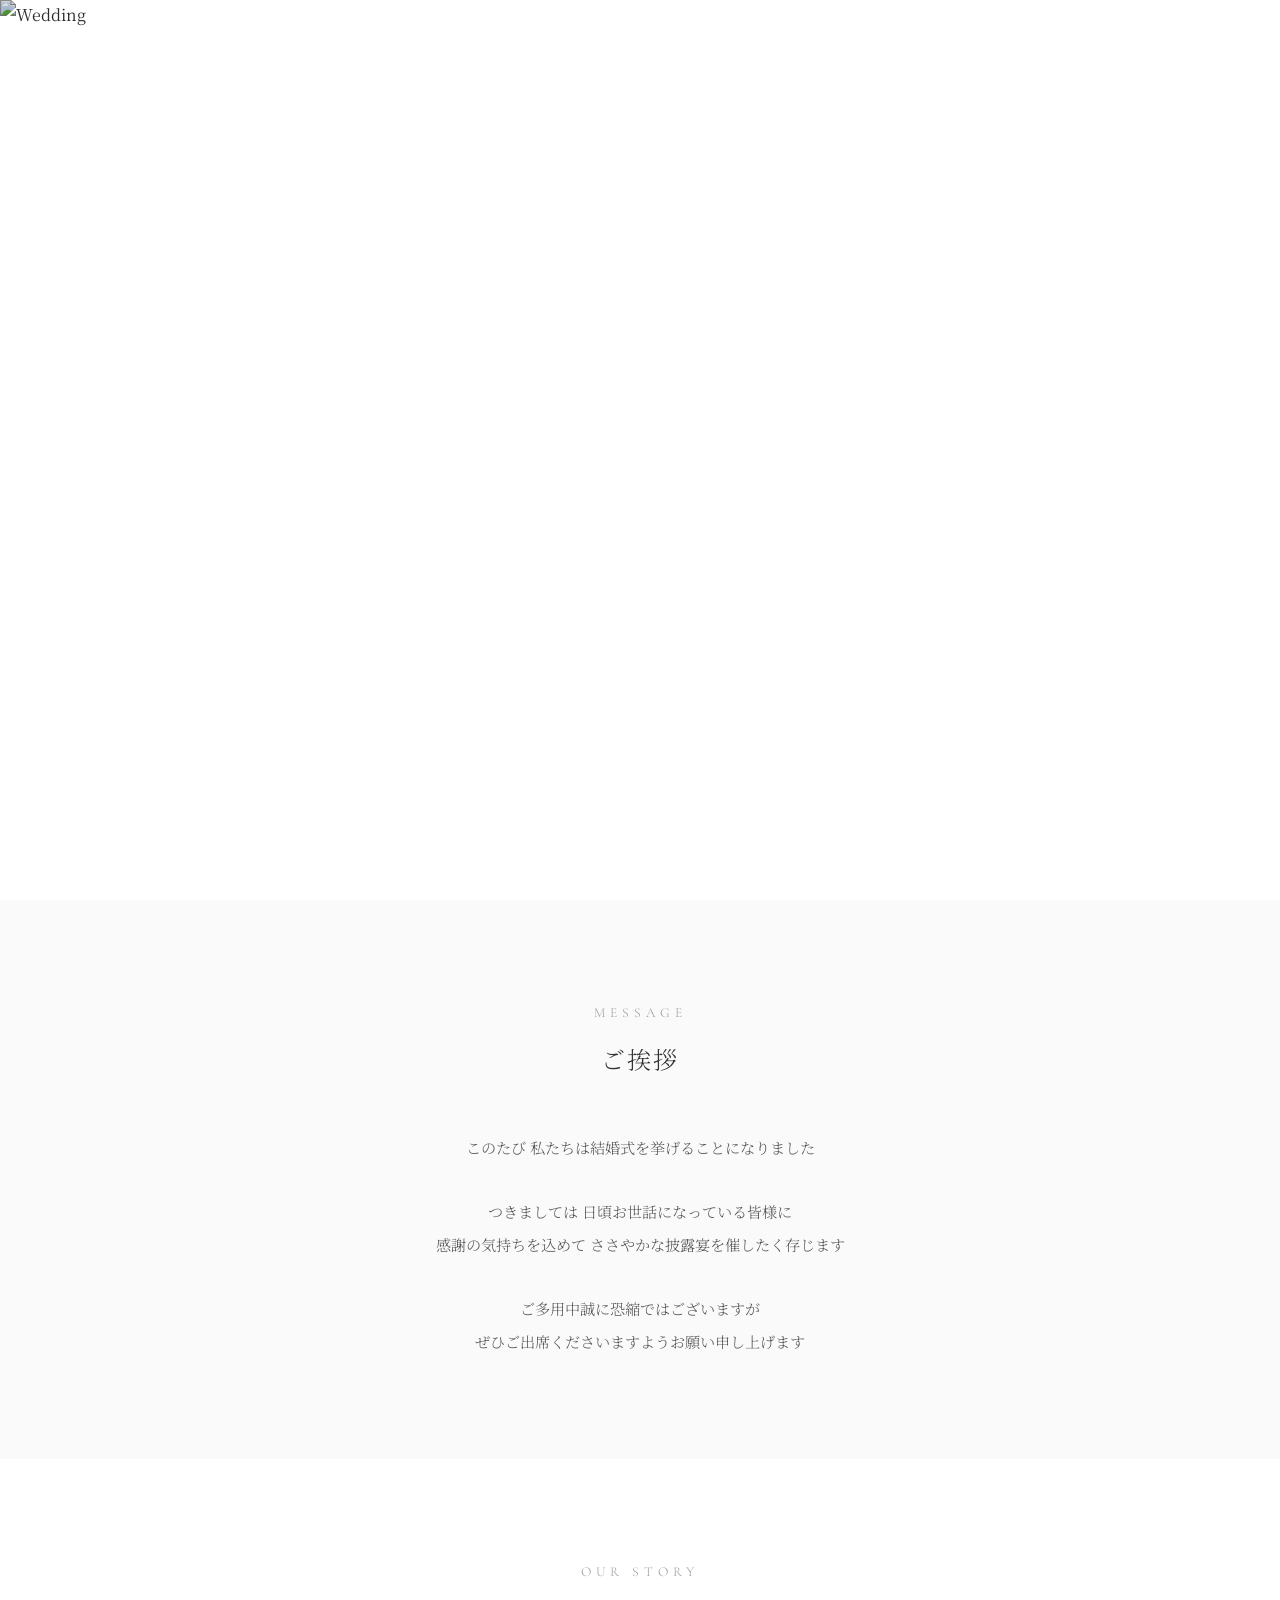
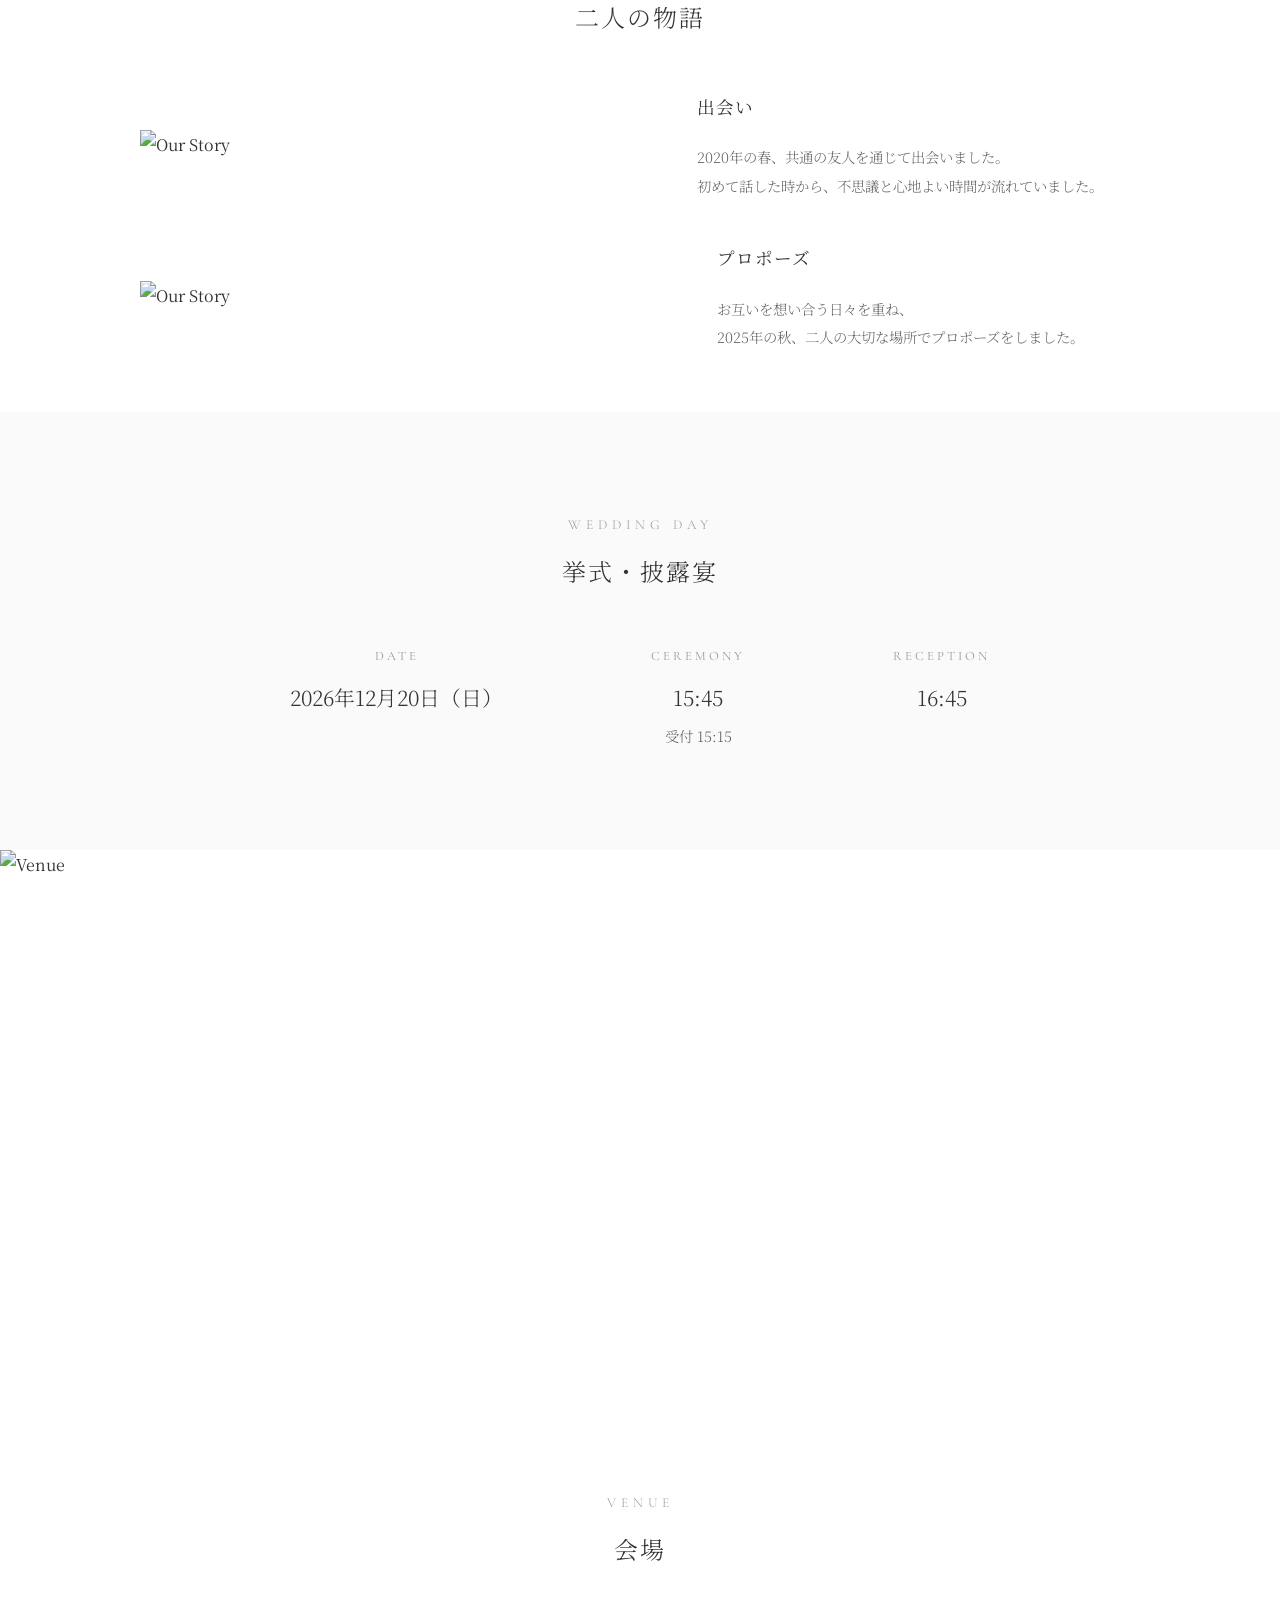
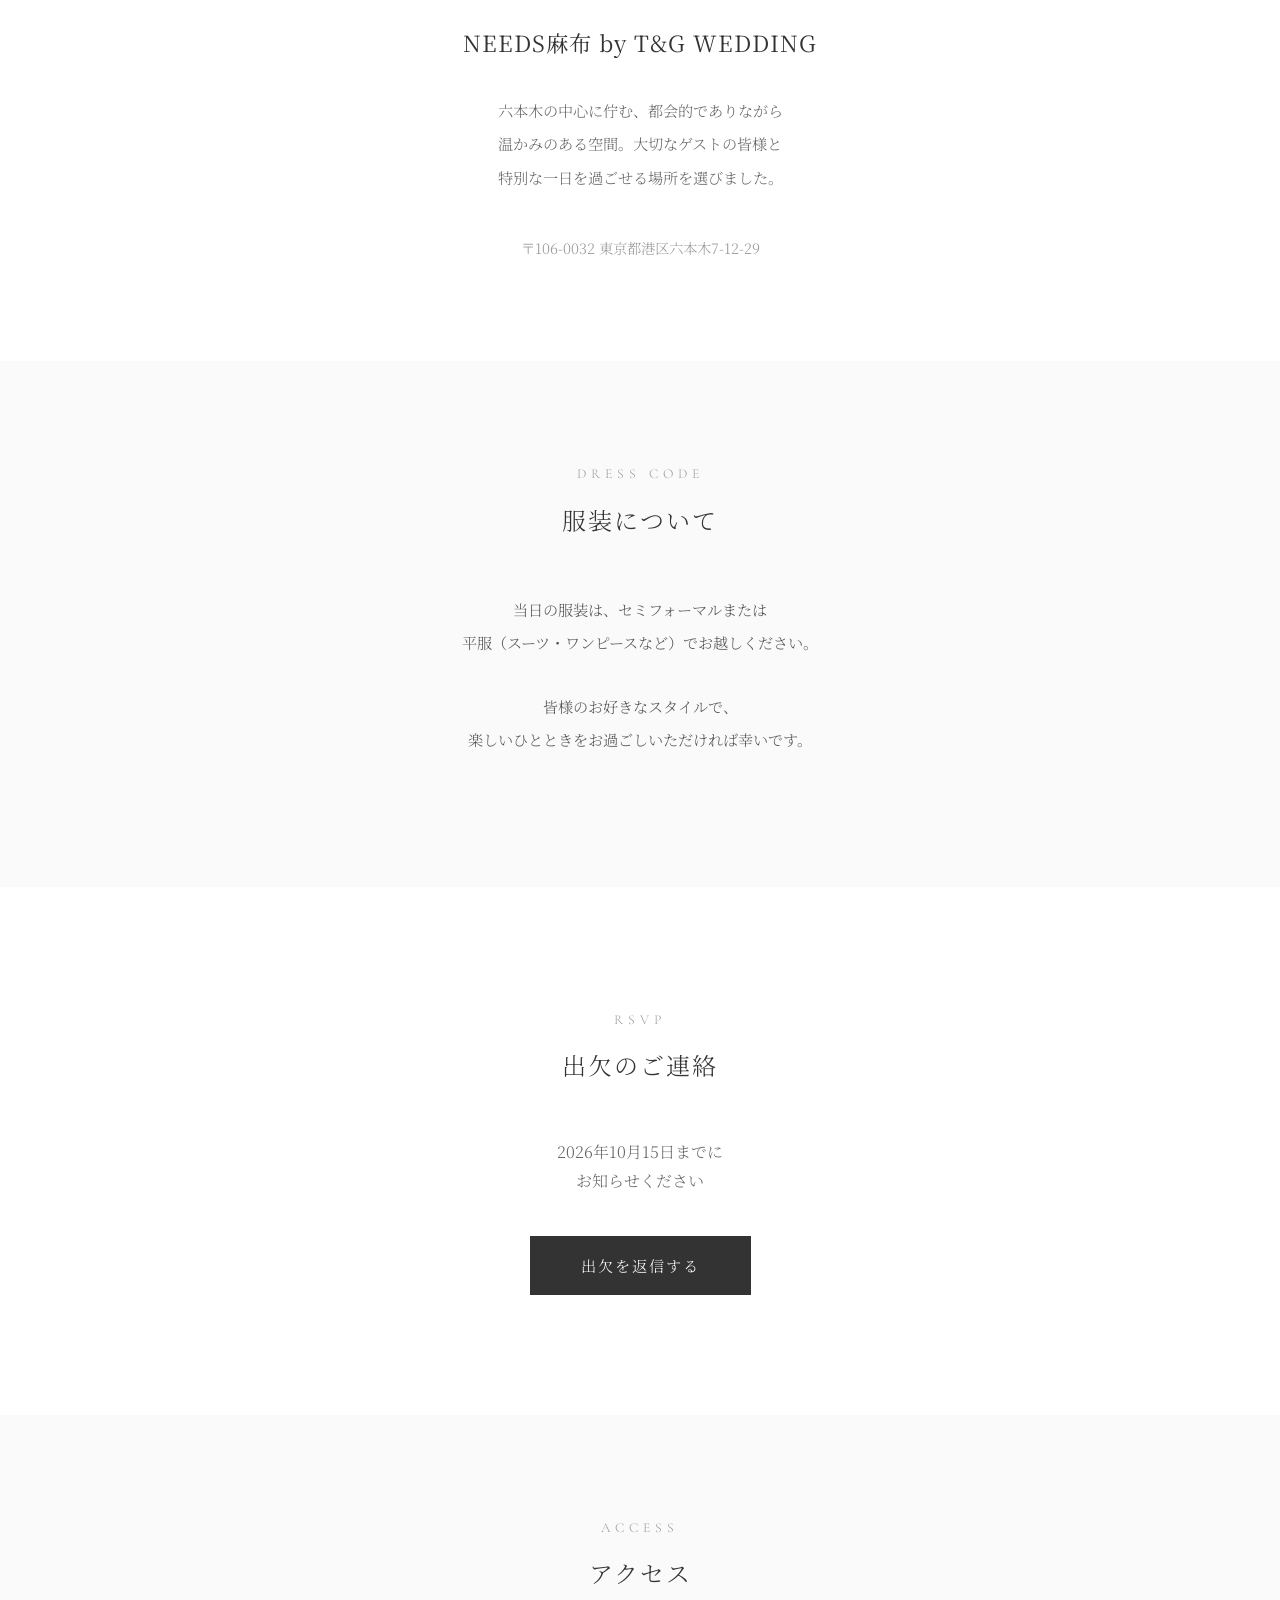
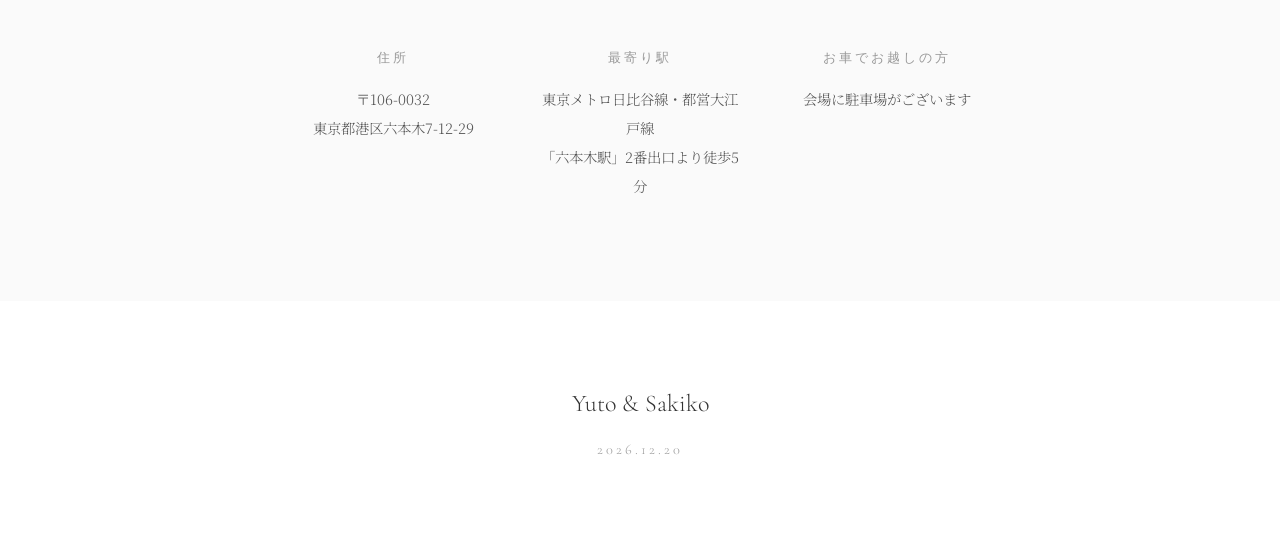
==== wedding-invitation/index.html @ 3dd4b6e4 "デザイン修正" ====
<!DOCTYPE html>
<html lang="ja">
<head>
    <meta charset="UTF-8">
    <meta name="viewport" content="width=device-width, initial-scale=1.0">
    <title>Wedding Invitation - Yuto & Sakiko</title>
    <link rel="preconnect" href="https://fonts.googleapis.com">
    <link rel="preconnect" href="https://fonts.gstatic.com" crossorigin>
    <link href="https://fonts.googleapis.com/css2?family=Cormorant+Garamond:wght@300;400;500&family=Noto+Serif+JP:wght@300;400;500&display=swap" rel="stylesheet">
    <link rel="stylesheet" href="style.css">
</head>
<body>
    <!-- Hero Section -->
    <section class="hero">
        <div class="hero-image">
            <img src="https://images.unsplash.com/photo-1519741497674-611481863552?w=1600&q=80" alt="Wedding">
        </div>
        <div class="hero-content">
            <p class="hero-subtitle">WEDDING INVITATION</p>
            <h1 class="hero-names">
                <span class="name">Yuto</span>
                <span class="separator">&</span>
                <span class="name">Sakiko</span>
            </h1>
            <p class="hero-date">2026.12.20</p>
        </div>
    </section>

    <!-- Message Section -->
    <section class="section message-section">
        <div class="section-content">
            <h2 class="section-title-en">MESSAGE</h2>
            <p class="section-title-jp">ご挨拶</p>
            <div class="message-text">
                <p>
                    このたび 私たちは結婚式を挙げることになりました
                </p>
                <p>
                    つきましては 日頃お世話になっている皆様に<br>
                    感謝の気持ちを込めて ささやかな披露宴を催したく存じます
                </p>
                <p>
                    ご多用中誠に恐縮ではございますが<br>
                    ぜひご出席くださいますようお願い申し上げます
                </p>
            </div>
        </div>
    </section>

    <!-- Our Story Section -->
    <section class="section our-story-section">
        <div class="section-content">
            <h2 class="section-title-en">OUR STORY</h2>
            <p class="section-title-jp">二人の物語</p>
        </div>
        <div class="story-images">
            <div class="story-image">
                <img src="https://images.unsplash.com/photo-1606800052052-a08af7148866?w=800&q=80" alt="Our Story">
            </div>
            <div class="story-text-block">
                <h3 class="story-subtitle">出会い</h3>
                <p class="story-text">
                    2020年の春、共通の友人を通じて出会いました。<br>
                    初めて話した時から、不思議と心地よい時間が流れていました。
                </p>
            </div>
            <div class="story-image">
                <img src="https://images.unsplash.com/photo-1583939003579-730e3918a45a?w=800&q=80" alt="Our Story">
            </div>
            <div class="story-text-block">
                <h3 class="story-subtitle">プロポーズ</h3>
                <p class="story-text">
                    お互いを想い合う日々を重ね、<br>
                    2025年の秋、二人の大切な場所でプロポーズをしました。
                </p>
            </div>
        </div>
    </section>

    <!-- Wedding Day Section -->
    <section class="section wedding-day-section">
        <div class="section-content">
            <h2 class="section-title-en">WEDDING DAY</h2>
            <p class="section-title-jp">挙式・披露宴</p>
            <div class="wedding-info">
                <div class="info-block">
                    <p class="info-label">DATE</p>
                    <p class="info-value">2026年12月20日（日）</p>
                </div>
                <div class="info-block">
                    <p class="info-label">CEREMONY</p>
                    <p class="info-value">15:45</p>
                    <p class="info-sub">受付 15:15</p>
                </div>
                <div class="info-block">
                    <p class="info-label">RECEPTION</p>
                    <p class="info-value">16:45</p>
                </div>
            </div>
        </div>
    </section>

    <!-- Venue Section -->
    <section class="section venue-section">
        <div class="venue-image">
            <img src="https://images.unsplash.com/photo-1464366400600-7168b8af9bc3?w=1600&q=80" alt="Venue">
        </div>
        <div class="section-content">
            <h2 class="section-title-en">VENUE</h2>
            <p class="section-title-jp">会場</p>
            <div class="venue-info">
                <h3 class="venue-name">NEEDS麻布 by T&G WEDDING</h3>
                <p class="venue-description">
                    六本木の中心に佇む、都会的でありながら<br>
                    温かみのある空間。大切なゲストの皆様と<br>
                    特別な一日を過ごせる場所を選びました。
                </p>
                <p class="venue-address">〒106-0032 東京都港区六本木7-12-29</p>
            </div>
        </div>
    </section>

    <!-- Dress Code Section -->
    <section class="section dress-code-section">
        <div class="section-content">
            <h2 class="section-title-en">DRESS CODE</h2>
            <p class="section-title-jp">服装について</p>
            <div class="dress-code-text">
                <p>
                    当日の服装は、セミフォーマルまたは<br>
                    平服（スーツ・ワンピースなど）でお越しください。
                </p>
                <p class="dress-note">
                    皆様のお好きなスタイルで、<br>
                    楽しいひとときをお過ごしいただければ幸いです。
                </p>
            </div>
        </div>
    </section>

    <!-- RSVP Section -->
    <section class="section rsvp-section">
        <div class="section-content">
            <h2 class="section-title-en">RSVP</h2>
            <p class="section-title-jp">出欠のご連絡</p>
            <div class="rsvp-content">
                <p class="rsvp-deadline">2026年10月15日までに<br>お知らせください</p>
                <button class="rsvp-button" id="rsvpButton">出欠を返信する</button>
            </div>
        </div>
    </section>

    <!-- Access Section -->
    <section class="section access-section">
        <div class="section-content">
            <h2 class="section-title-en">ACCESS</h2>
            <p class="section-title-jp">アクセス</p>
            <div class="access-info">
                <div class="access-block">
                    <p class="access-label">住所</p>
                    <p class="access-text">〒106-0032<br>東京都港区六本木7-12-29</p>
                </div>
                <div class="access-block">
                    <p class="access-label">最寄り駅</p>
                    <p class="access-text">
                        東京メトロ日比谷線・都営大江戸線<br>
                        「六本木駅」2番出口より徒歩5分
                    </p>
                </div>
                <div class="access-block">
                    <p class="access-label">お車でお越しの方</p>
                    <p class="access-text">会場に駐車場がございます</p>
                </div>
            </div>
        </div>
    </section>

    <!-- Footer -->
    <footer class="footer">
        <p class="footer-text">Yuto & Sakiko</p>
        <p class="footer-date">2026.12.20</p>
    </footer>

    <script src="script.js"></script>
</body>
</html>
---- wedding-invitation/style.css ----
/* ===== リセット & 基本設定 ===== */
* {
    margin: 0;
    padding: 0;
    box-sizing: border-box;
}

body {
    font-family: 'Noto Serif JP', serif;
    background: #ffffff;
    color: #333;
    line-height: 1.9;
    overflow-x: hidden;
}

img {
    max-width: 100%;
    height: auto;
    display: block;
}

/* ===== ヒーローセクション ===== */
.hero {
    position: relative;
    width: 100%;
    min-height: 100vh;
    display: flex;
    align-items: center;
    justify-content: center;
}

.hero-image {
    position: absolute;
    top: 0;
    left: 0;
    width: 100%;
    height: 100%;
    overflow: hidden;
}

.hero-image img {
    width: 100%;
    height: 100%;
    object-fit: cover;
    filter: brightness(0.85);
}

.hero-content {
    position: relative;
    z-index: 2;
    text-align: center;
    color: #fff;
    padding: 40px 20px;
}

.hero-subtitle {
    font-family: 'Cormorant Garamond', serif;
    font-size: 0.9rem;
    letter-spacing: 4px;
    font-weight: 300;
    margin-bottom: 20px;
    opacity: 0.95;
}

.hero-names {
    font-family: 'Cormorant Garamond', serif;
    font-size: 4rem;
    font-weight: 300;
    margin-bottom: 20px;
    line-height: 1.2;
}

.hero-names .separator {
    font-size: 3rem;
    margin: 0 20px;
    opacity: 0.8;
}

.hero-date {
    font-family: 'Cormorant Garamond', serif;
    font-size: 1.1rem;
    letter-spacing: 3px;
    font-weight: 300;
    opacity: 0.9;
}

/* ===== セクション共通スタイル ===== */
.section {
    padding: 100px 20px;
    opacity: 0;
    transform: translateY(30px);
    transition: opacity 0.8s ease, transform 0.8s ease;
}

.section.visible {
    opacity: 1;
    transform: translateY(0);
}

.section-content {
    max-width: 800px;
    margin: 0 auto;
    text-align: center;
}

.section-title-en {
    font-family: 'Cormorant Garamond', serif;
    font-size: 0.85rem;
    letter-spacing: 5px;
    font-weight: 300;
    color: #999;
    margin-bottom: 10px;
}

.section-title-jp {
    font-size: 1.5rem;
    font-weight: 300;
    color: #333;
    margin-bottom: 50px;
    letter-spacing: 2px;
}

/* ===== メッセージセクション ===== */
.message-section {
    background: #fafafa;
}

.message-text {
    max-width: 600px;
    margin: 0 auto;
}

.message-text p {
    font-size: 0.95rem;
    line-height: 2.2;
    color: #555;
    margin-bottom: 30px;
    font-weight: 300;
}

.message-text p:last-child {
    margin-bottom: 0;
}

/* ===== Our Storyセクション ===== */
.our-story-section {
    padding-bottom: 60px;
}

.story-images {
    max-width: 1000px;
    margin: 0 auto;
}

.story-image {
    width: 100%;
    margin-bottom: 60px;
    overflow: hidden;
}

.story-image img {
    width: 100%;
    height: auto;
    transition: transform 0.6s ease;
}

.story-image:hover img {
    transform: scale(1.05);
}

.story-text-block {
    max-width: 600px;
    margin: 0 auto 80px;
    padding: 0 20px;
    text-align: center;
}

.story-subtitle {
    font-size: 1.1rem;
    font-weight: 400;
    color: #333;
    margin-bottom: 20px;
    letter-spacing: 1px;
}

.story-text {
    font-size: 0.9rem;
    line-height: 2;
    color: #666;
    font-weight: 300;
}

/* ===== Wedding Dayセクション ===== */
.wedding-day-section {
    background: #fafafa;
}

.wedding-info {
    display: flex;
    flex-direction: column;
    gap: 40px;
    max-width: 500px;
    margin: 0 auto;
}

.info-block {
    text-align: center;
}

.info-label {
    font-family: 'Cormorant Garamond', serif;
    font-size: 0.8rem;
    letter-spacing: 3px;
    color: #999;
    margin-bottom: 10px;
}

.info-value {
    font-size: 1.3rem;
    color: #333;
    font-weight: 300;
    margin-bottom: 5px;
}

.info-sub {
    font-size: 0.9rem;
    color: #666;
    font-weight: 300;
}

/* ===== Venueセクション ===== */
.venue-section {
    padding: 0;
}

.venue-image {
    width: 100%;
    height: 60vh;
    overflow: hidden;
}

.venue-image img {
    width: 100%;
    height: 100%;
    object-fit: cover;
}

.venue-section .section-content {
    padding: 100px 20px;
}

.venue-info {
    max-width: 600px;
    margin: 0 auto;
}

.venue-name {
    font-size: 1.4rem;
    font-weight: 400;
    color: #333;
    margin-bottom: 30px;
    letter-spacing: 1px;
}

.venue-description {
    font-size: 0.95rem;
    line-height: 2.2;
    color: #666;
    margin-bottom: 40px;
    font-weight: 300;
}

.venue-address {
    font-size: 0.9rem;
    color: #999;
    font-weight: 300;
}

/* ===== Dress Codeセクション ===== */
.dress-code-section {
    background: #fafafa;
}

.dress-code-text {
    max-width: 600px;
    margin: 0 auto;
}

.dress-code-text p {
    font-size: 0.95rem;
    line-height: 2.2;
    color: #555;
    margin-bottom: 30px;
    font-weight: 300;
}

.dress-note {
    font-size: 0.85rem;
    color: #999;
}

/* ===== RSVPセクション ===== */
.rsvp-section {
    padding: 120px 20px;
}

.rsvp-content {
    max-width: 500px;
    margin: 0 auto;
}

.rsvp-deadline {
    font-size: 1rem;
    color: #666;
    margin-bottom: 40px;
    font-weight: 300;
    line-height: 1.8;
}

.rsvp-button {
    font-family: 'Noto Serif JP', serif;
    background: #333;
    color: #fff;
    border: 1px solid #333;
    padding: 18px 50px;
    font-size: 0.95rem;
    letter-spacing: 2px;
    cursor: pointer;
    transition: all 0.3s ease;
    font-weight: 300;
}

.rsvp-button:hover {
    background: #fff;
    color: #333;
}

/* ===== Accessセクション ===== */
.access-section {
    background: #fafafa;
}

.access-info {
    max-width: 700px;
    margin: 0 auto;
    display: flex;
    flex-direction: column;
    gap: 40px;
}

.access-block {
    text-align: center;
}

.access-label {
    font-family: 'Cormorant Garamond', serif;
    font-size: 0.8rem;
    letter-spacing: 3px;
    color: #999;
    margin-bottom: 15px;
}

.access-text {
    font-size: 0.9rem;
    line-height: 2;
    color: #555;
    font-weight: 300;
}

/* ===== Footer ===== */
.footer {
    padding: 80px 20px;
    text-align: center;
    background: #fff;
}

.footer-text {
    font-family: 'Cormorant Garamond', serif;
    font-size: 1.5rem;
    color: #333;
    margin-bottom: 10px;
    font-weight: 300;
}

.footer-date {
    font-family: 'Cormorant Garamond', serif;
    font-size: 0.9rem;
    letter-spacing: 3px;
    color: #999;
    font-weight: 300;
}

/* ===== レスポンシブ ===== */
@media (max-width: 768px) {
    .hero-names {
        font-size: 2.5rem;
    }
    
    .hero-names .separator {
        font-size: 2rem;
        margin: 0 10px;
    }
    
    .section {
        padding: 80px 20px;
    }
    
    .section-title-jp {
        font-size: 1.3rem;
    }
    
    .venue-image {
        height: 50vh;
    }
    
    .rsvp-button {
        padding: 16px 40px;
        font-size: 0.9rem;
    }
}

@media (min-width: 769px) {
    .story-images {
        display: grid;
        grid-template-columns: 1fr 1fr;
        gap: 40px;
        align-items: center;
    }
    
    .story-image {
        margin-bottom: 0;
    }
    
    .story-text-block {
        margin-bottom: 0;
        text-align: left;
    }
    
    .wedding-info {
        flex-direction: row;
        justify-content: space-between;
        max-width: 700px;
    }
    
    .access-info {
        flex-direction: row;
        justify-content: space-between;
    }
    
    .access-block {
        flex: 1;
    }
}
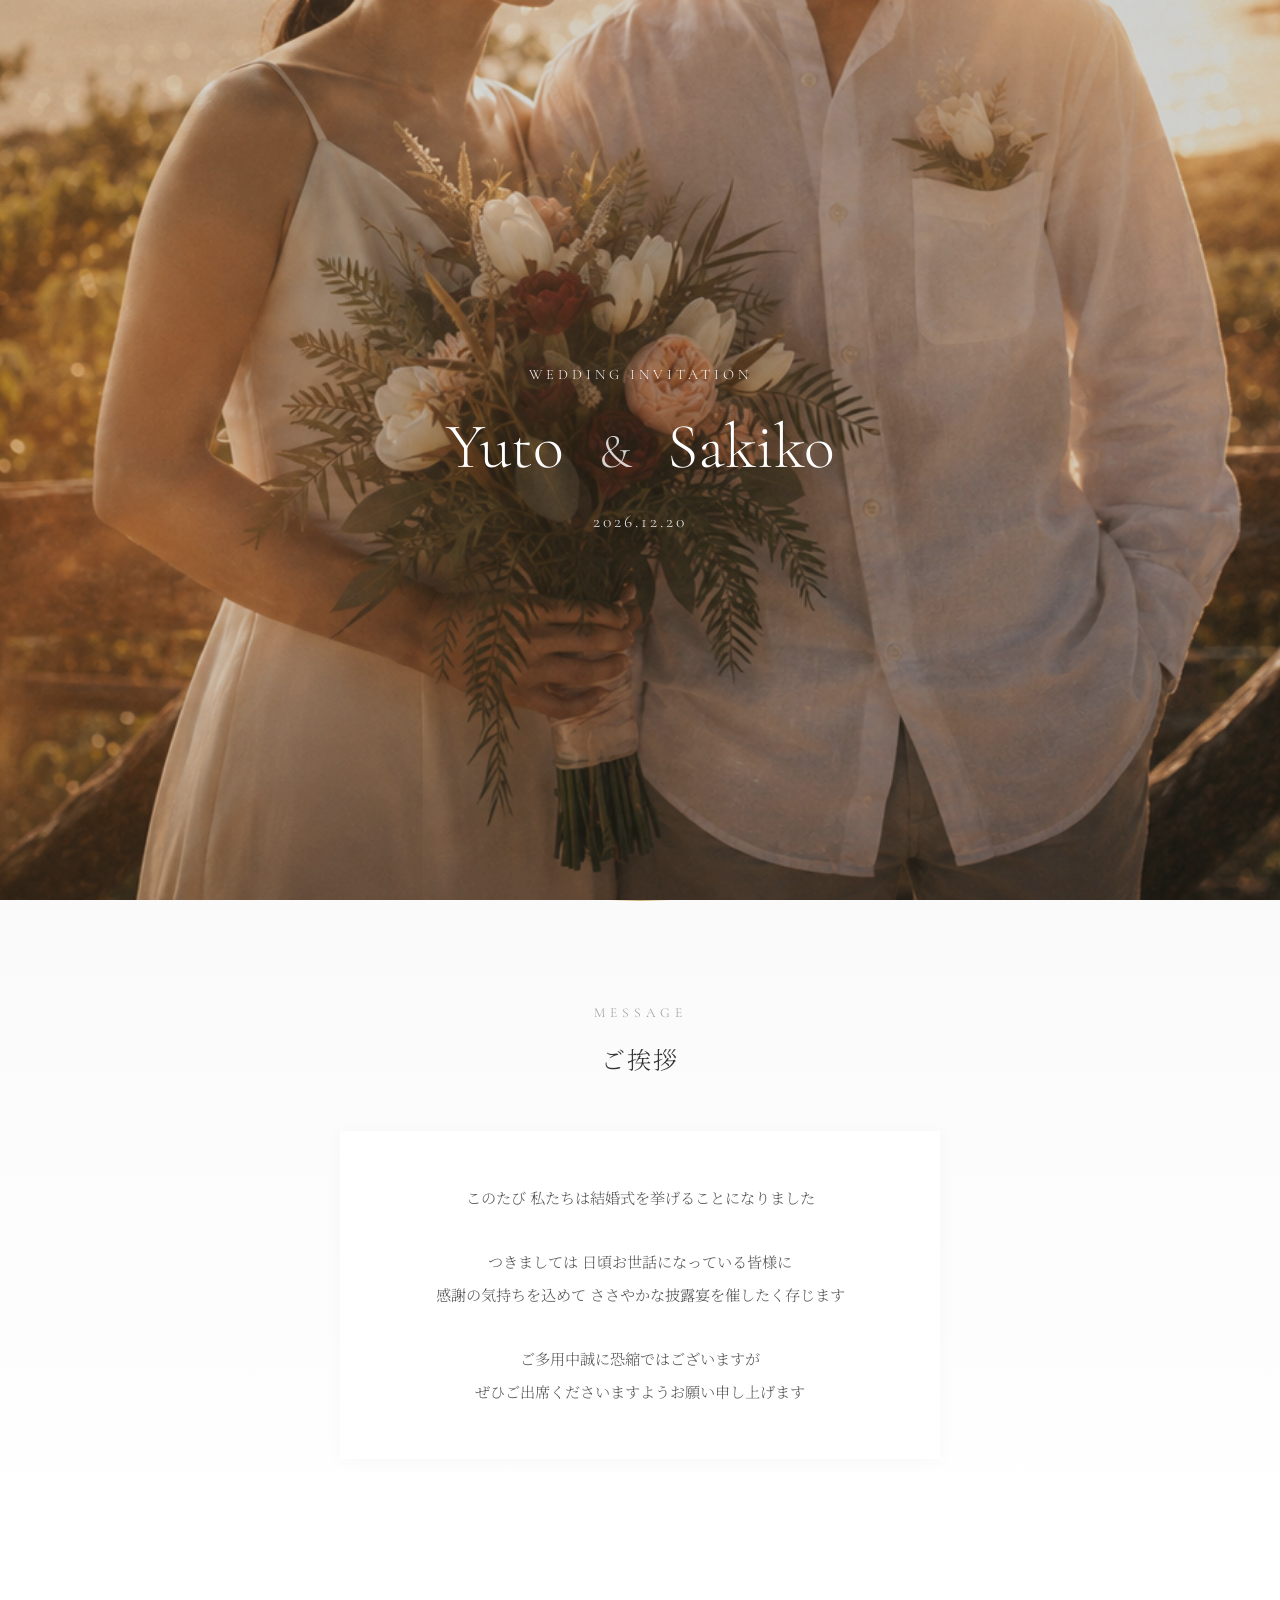
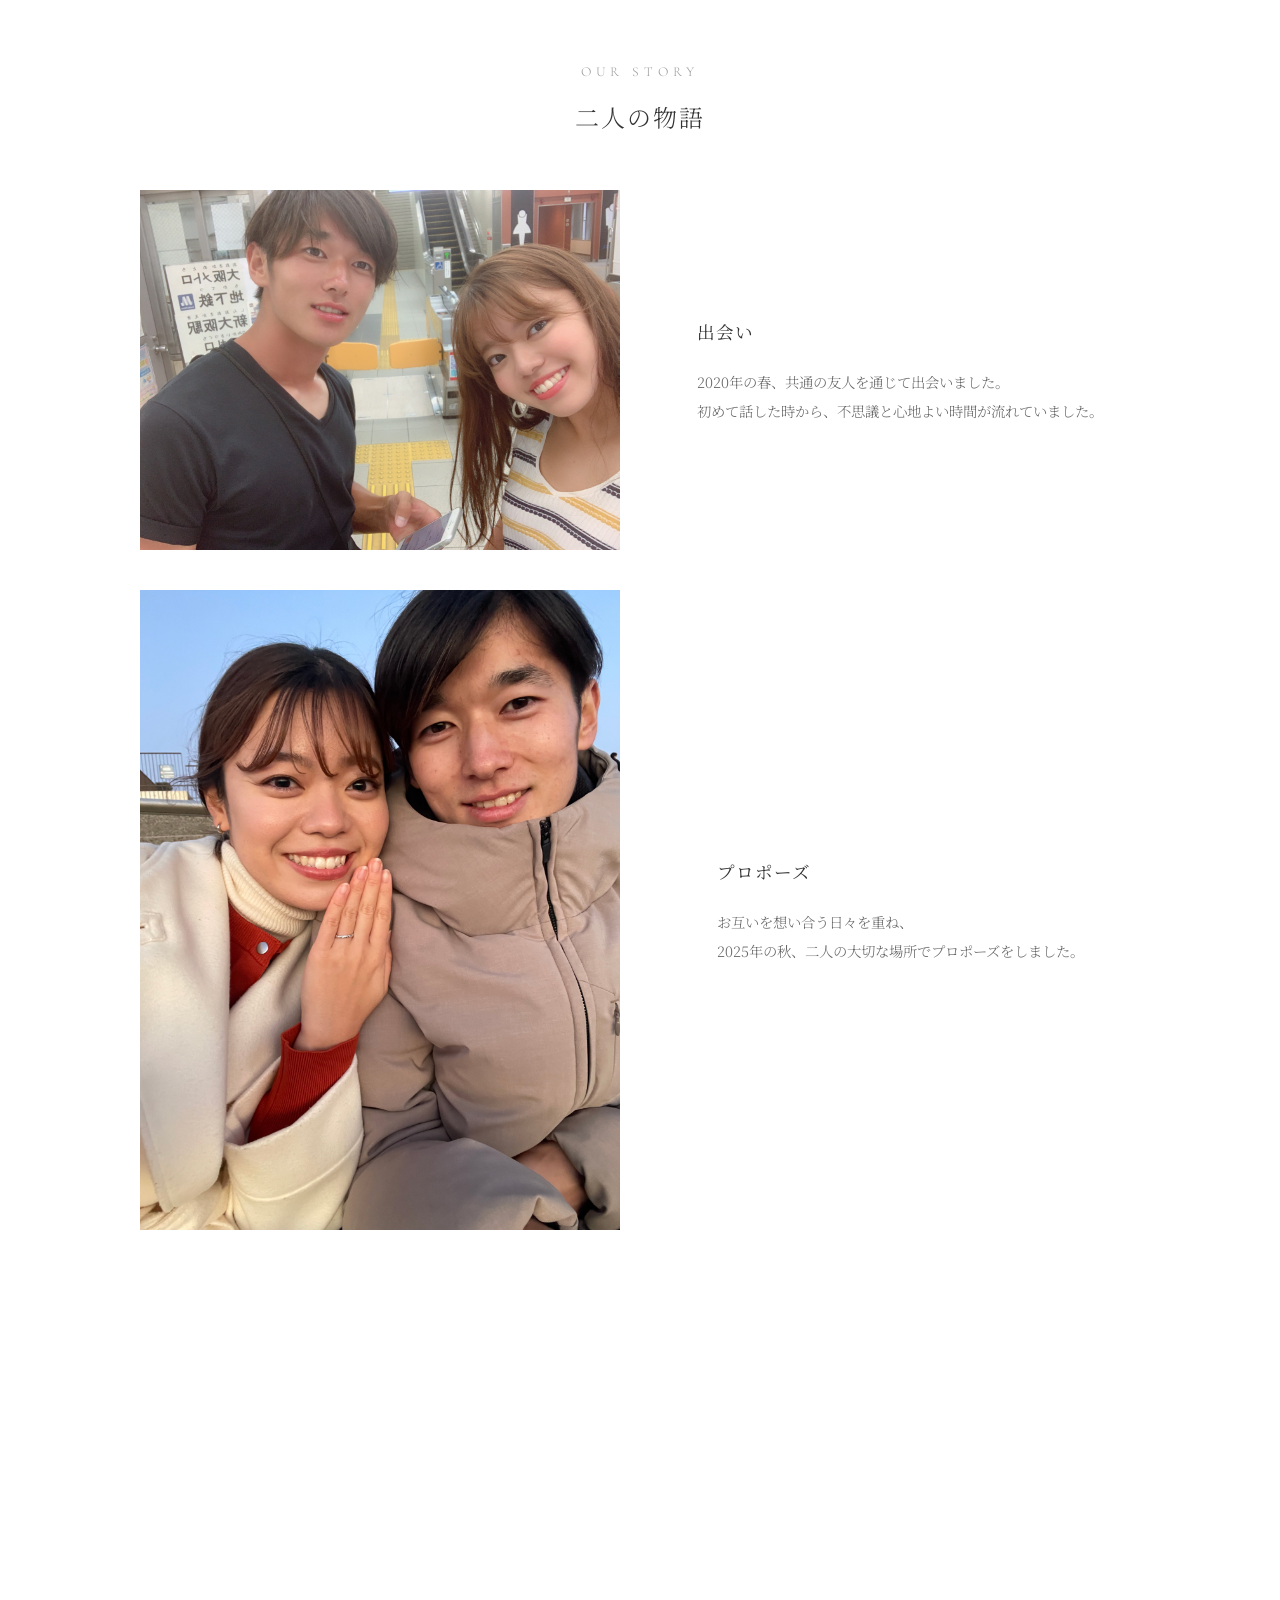
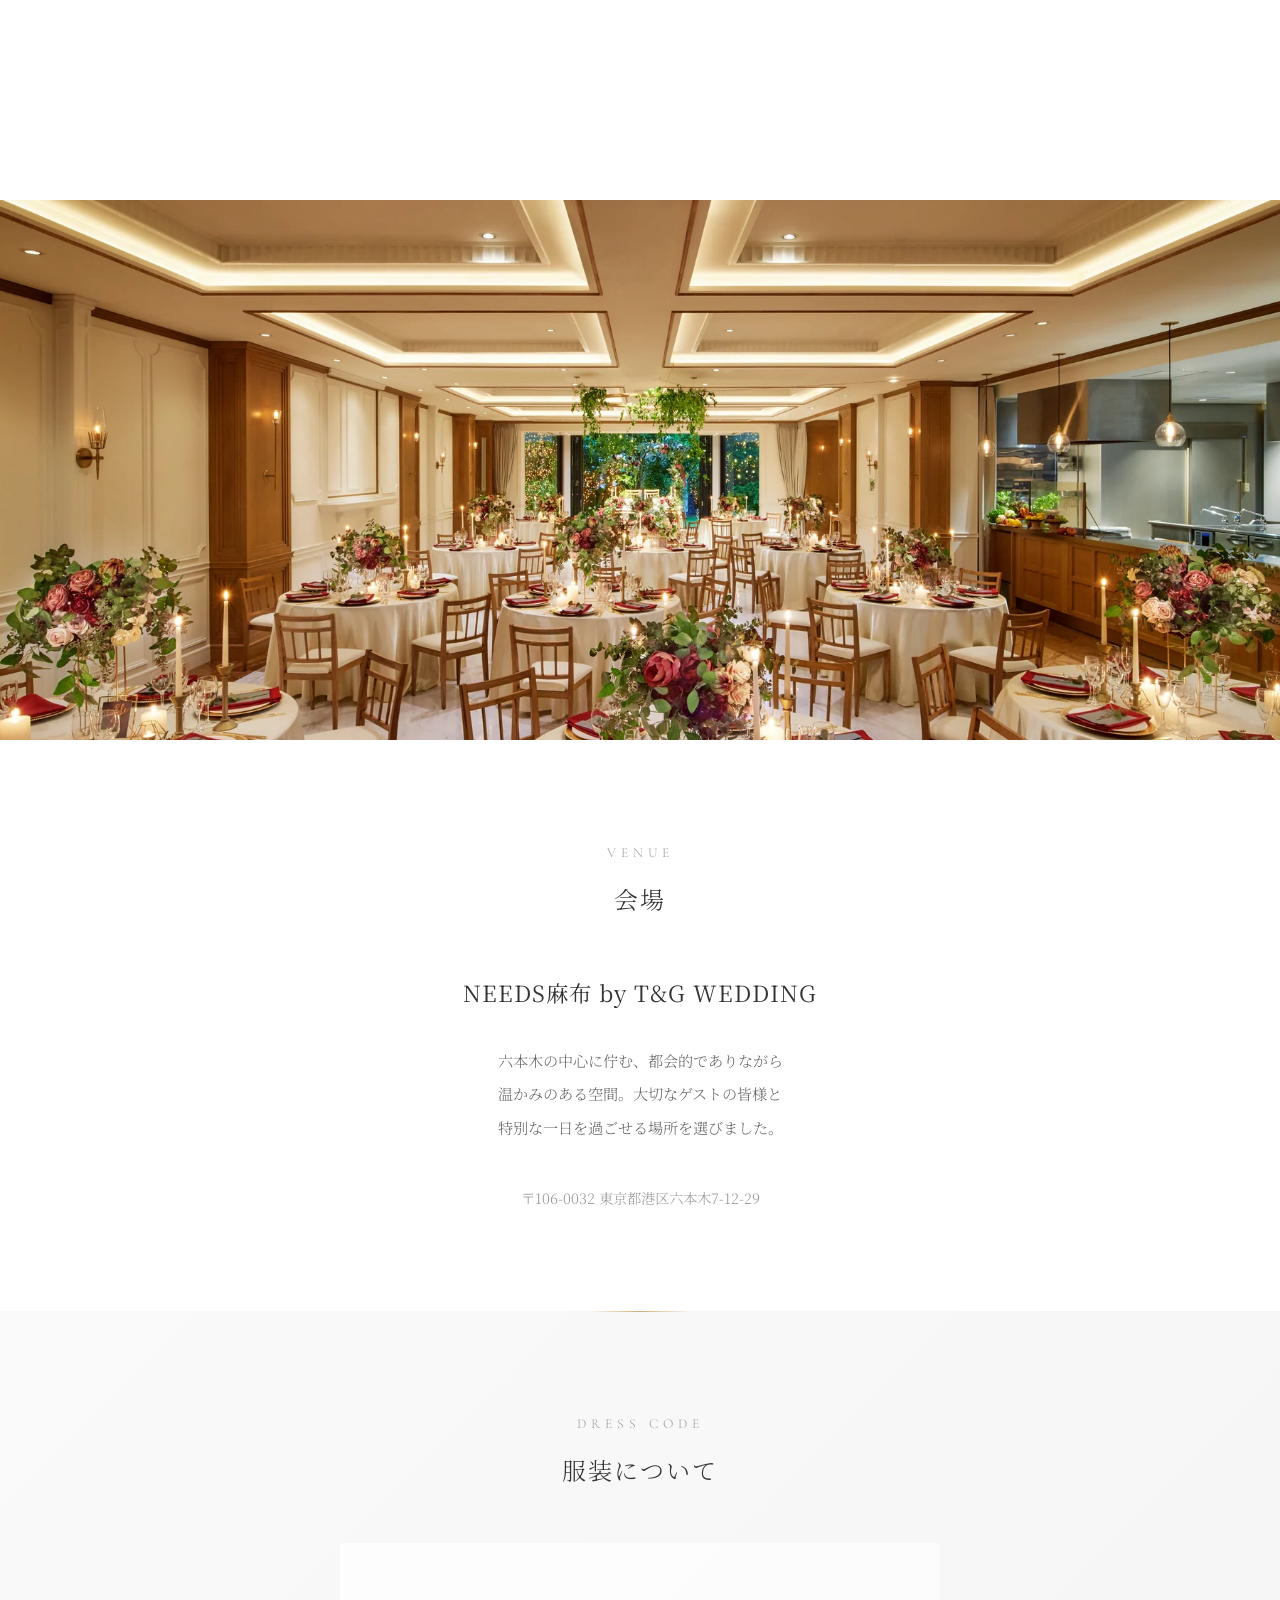
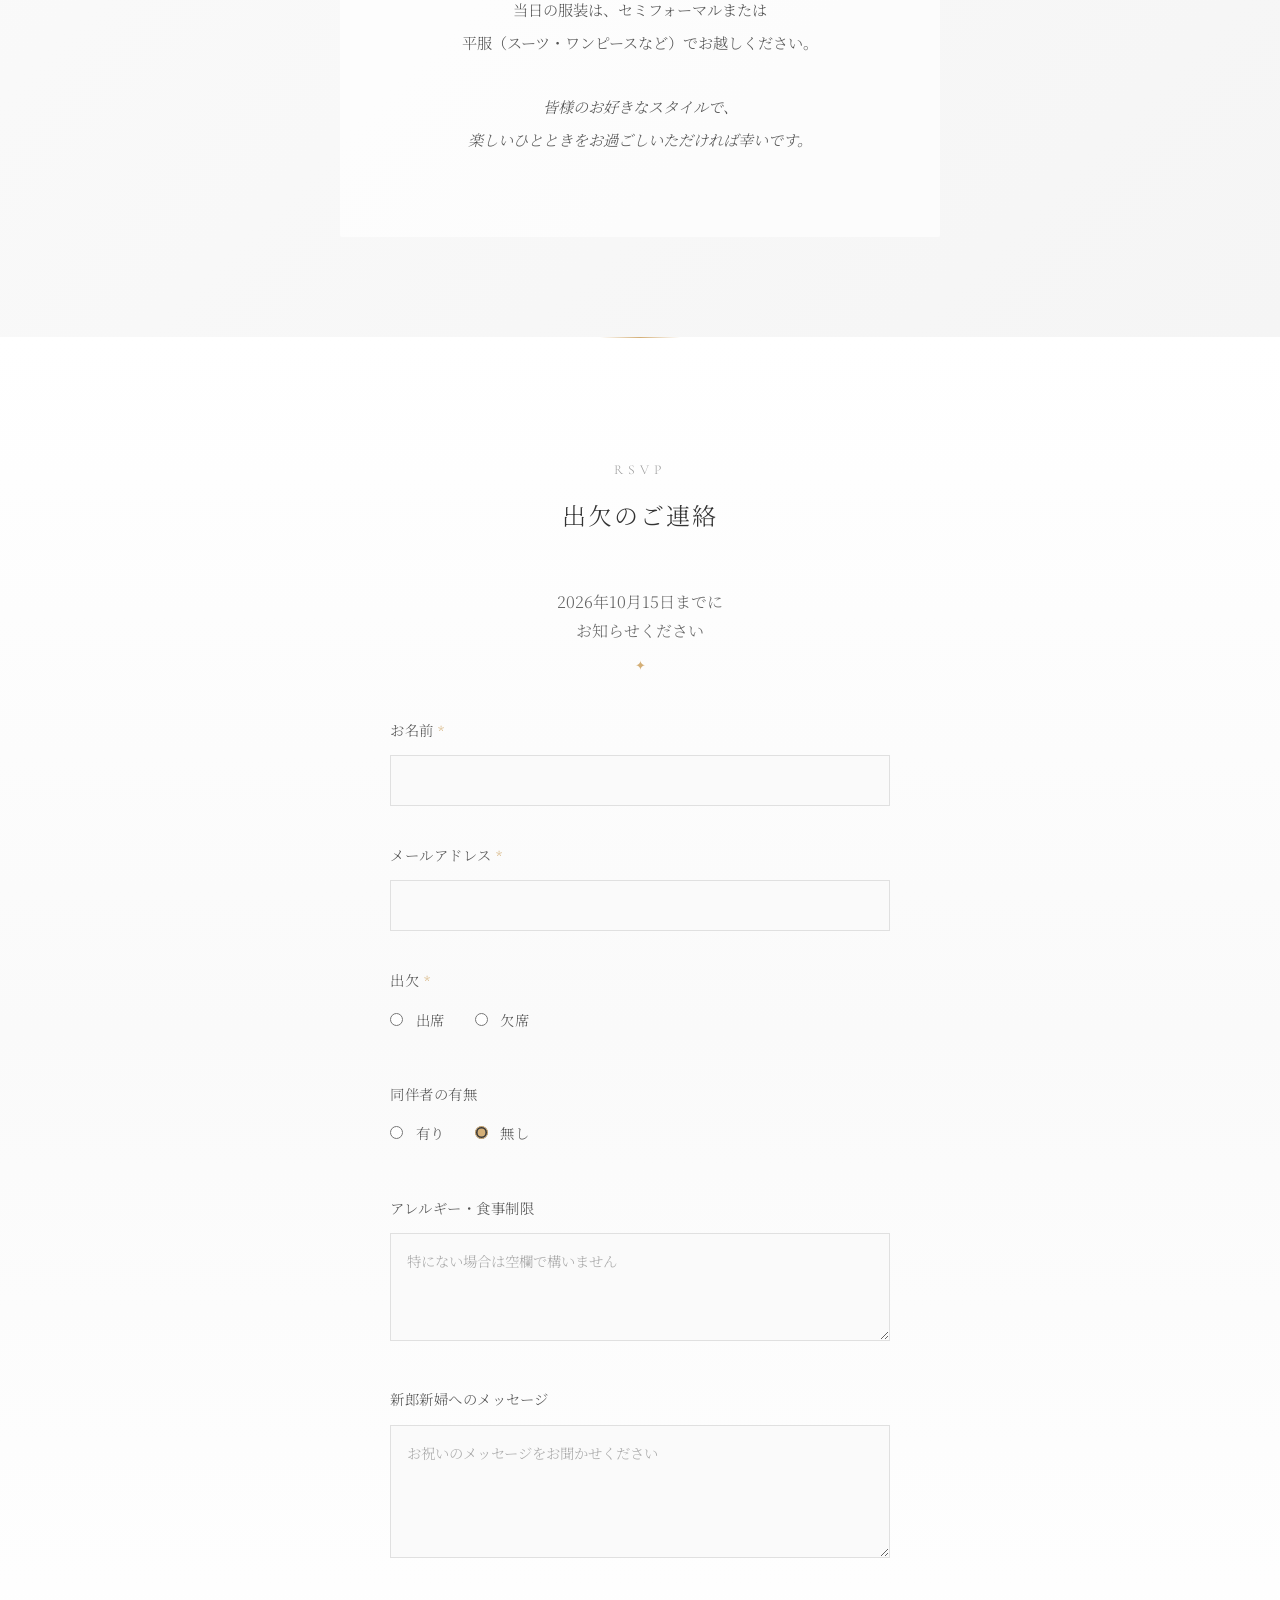
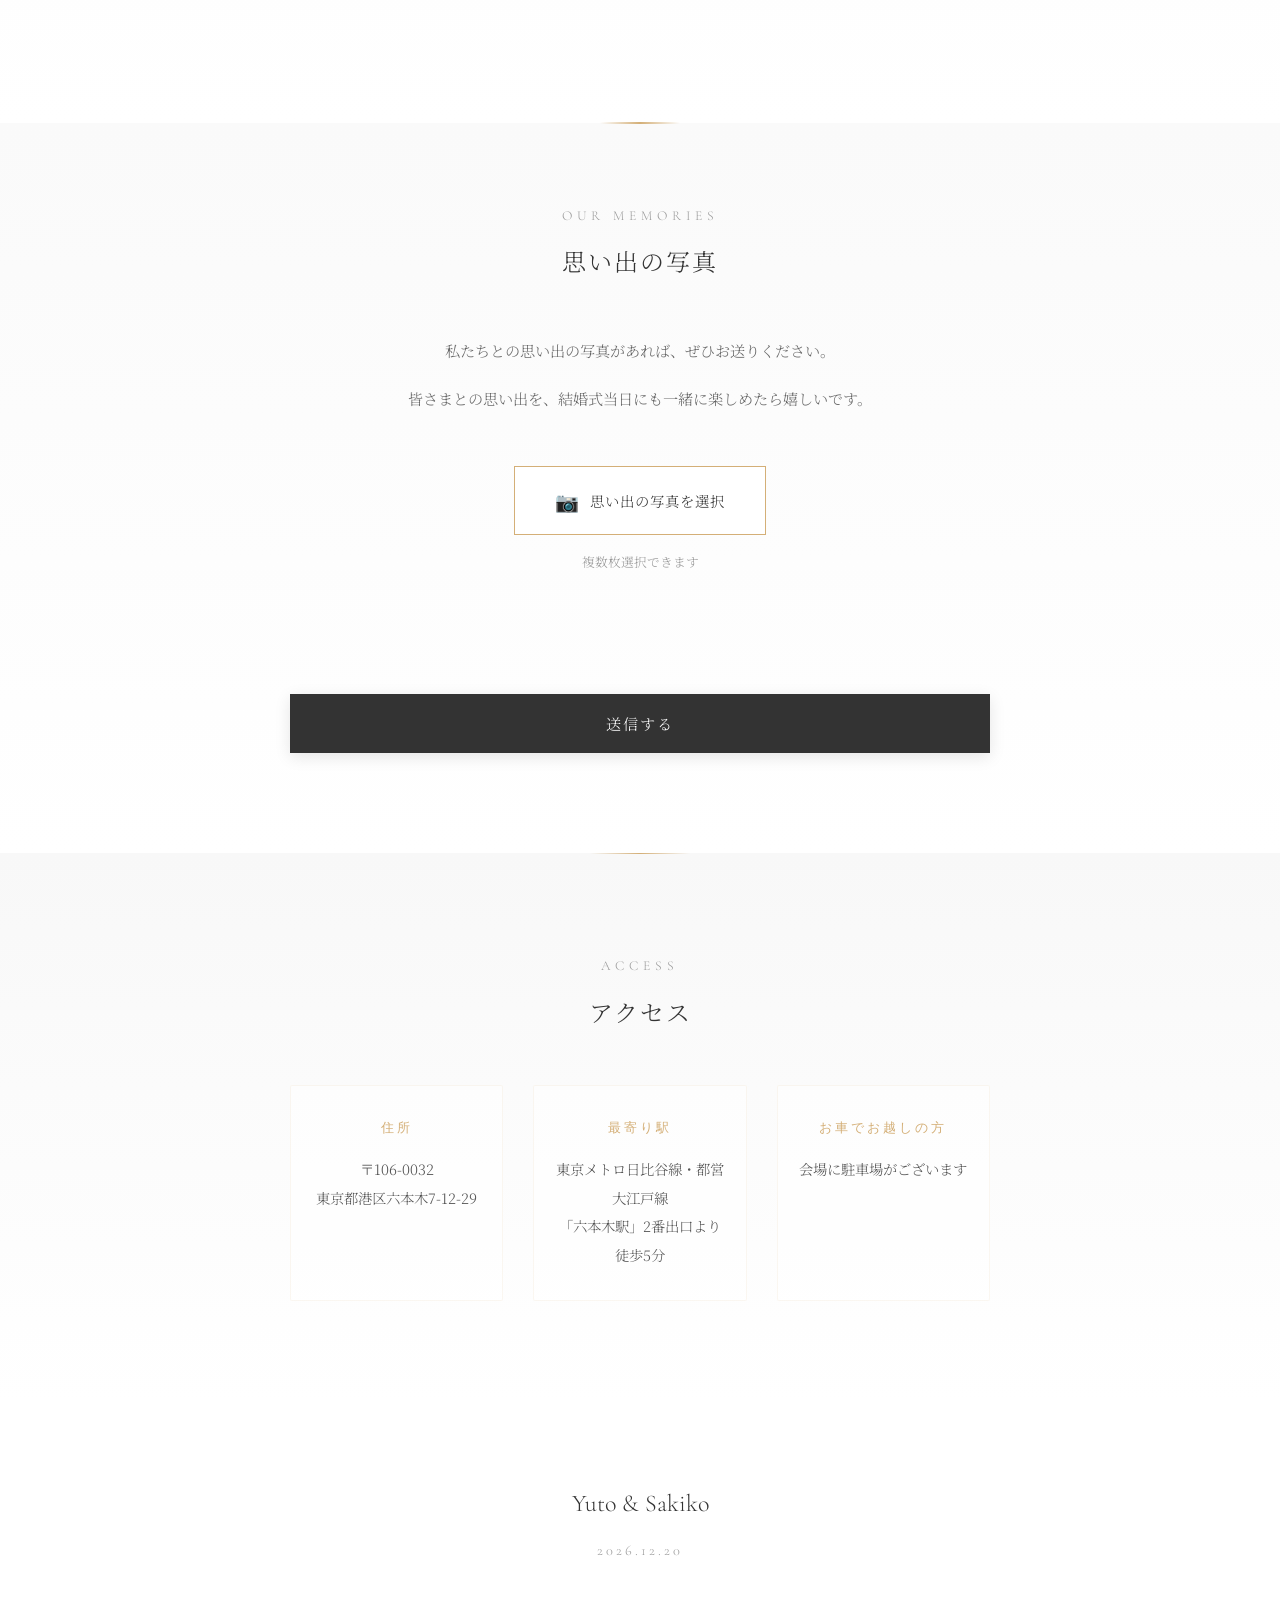
==== commit 91e07f59: "修正" ====
--- a/wedding-invitation/index.html
+++ b/wedding-invitation/index.html
@@ -13,7 +13,7 @@
     <!-- Hero Section -->
     <section class="hero">
         <div class="hero-image">
-            <img src="https://images.unsplash.com/photo-1519741497674-611481863552?w=1600&q=80" alt="Wedding">
+            <img src="images/main.jpg" alt="Wedding">
         </div>
         <div class="hero-content">
             <p class="hero-subtitle">WEDDING INVITATION</p>
@@ -55,7 +55,7 @@
         </div>
         <div class="story-images">
             <div class="story-image">
-                <img src="https://images.unsplash.com/photo-1606800052052-a08af7148866?w=800&q=80" alt="Our Story">
+                <img src="images/meat.JPG" alt="Our Story">
             </div>
             <div class="story-text-block">
                 <h3 class="story-subtitle">出会い</h3>
@@ -65,7 +65,7 @@
                 </p>
             </div>
             <div class="story-image">
-                <img src="https://images.unsplash.com/photo-1583939003579-730e3918a45a?w=800&q=80" alt="Our Story">
+                <img src="images/12.25.jpg" alt="Our Story">
             </div>
             <div class="story-text-block">
                 <h3 class="story-subtitle">プロポーズ</h3>
@@ -103,7 +103,7 @@
     <!-- Venue Section -->
     <section class="section venue-section">
         <div class="venue-image">
-            <img src="https://images.unsplash.com/photo-1464366400600-7168b8af9bc3?w=1600&q=80" alt="Venue">
+            <img src="images/21_ext_3_2.webp" alt="Venue">
         </div>
         <div class="section-content">
             <h2 class="section-title-en">VENUE</h2>
@@ -145,10 +145,108 @@
             <p class="section-title-jp">出欠のご連絡</p>
             <div class="rsvp-content">
                 <p class="rsvp-deadline">2026年10月15日までに<br>お知らせください</p>
-                <button class="rsvp-button" id="rsvpButton">出欠を返信する</button>
-            </div>
-        </div>
-    </section>
+                
+                <!-- RSVP Form -->
+                <form class="rsvp-form" id="rsvpForm">
+                    <div class="form-group">
+                        <label for="guestName">お名前 <span class="required">*</span></label>
+                        <input type="text" id="guestName" name="guestName" required>
+                    </div>
+
+                    <div class="form-group">
+                        <label for="guestEmail">メールアドレス <span class="required">*</span></label>
+                        <input type="email" id="guestEmail" name="guestEmail" required>
+                    </div>
+
+                    <div class="form-group">
+                        <label>出欠 <span class="required">*</span></label>
+                        <div class="radio-group">
+                            <label class="radio-label">
+                                <input type="radio" name="attendance" value="attend" required>
+                                <span>出席</span>
+                            </label>
+                            <label class="radio-label">
+                                <input type="radio" name="attendance" value="absent">
+                                <span>欠席</span>
+                            </label>
+                        </div>
+                    </div>
+
+                    <div class="form-group">
+                        <label>同伴者の有無</label>
+                        <div class="radio-group">
+                            <label class="radio-label">
+                                <input type="radio" name="companion" value="yes" id="companionYes">
+                                <span>有り</span>
+                            </label>
+                            <label class="radio-label">
+                                <input type="radio" name="companion" value="no" id="companionNo" checked>
+                                <span>無し</span>
+                            </label>
+                        </div>
+                    </div>
+
+                    <div class="form-group companion-name-group" id="companionNameGroup" style="display: none;">
+                        <label for="companionName">同伴者のお名前</label>
+                        <input type="text" id="companionName" name="companionName">
+                    </div>
+
+                    <div class="form-group">
+                        <label for="allergies">アレルギー・食事制限</label>
+                        <textarea id="allergies" name="allergies" rows="3" placeholder="特にない場合は空欄で構いません"></textarea>
+                    </div>
+
+                    <div class="form-group">
+                        <label for="message">新郎新婦へのメッセージ</label>
+                        <textarea id="message" name="message" rows="4" placeholder="お祝いのメッセージをお聞かせください"></textarea>
+                    </div>
+                </form>
+            </div>
+        </div>
+    </section>
+
+    <!-- Memories Section -->
+    <section class="section memories-section">
+        <div class="section-content">
+            <h2 class="section-title-en">OUR MEMORIES</h2>
+            <p class="section-title-jp">思い出の写真</p>
+            <div class="memories-intro">
+                <p>私たちとの思い出の写真があれば、ぜひお送りください。</p>
+                <p>皆さまとの思い出を、結婚式当日にも一緒に楽しめたら嬉しいです。</p>
+            </div>
+            
+            <div class="memories-content">
+                <div class="photo-upload-section">
+                    <input type="file" id="photoUpload" accept="image/*" multiple style="display: none;">
+                    <button class="photo-upload-button" id="photoUploadButton">
+                        <span class="upload-icon">📷</span>
+                        <span>思い出の写真を選択</span>
+                    </button>
+                    <p class="upload-note">複数枚選択できます</p>
+                </div>
+
+                <div class="photo-preview-container" id="photoPreviewContainer"></div>
+
+                <div class="form-group photo-comment-group" id="photoCommentGroup" style="display: none;">
+                    <label for="photoComment">写真についてのコメント（任意）</label>
+                    <textarea id="photoComment" name="photoComment" rows="3" placeholder="写真にまつわる思い出やエピソードがあれば教えてください"></textarea>
+                </div>
+
+                <button class="submit-button" id="submitButton">送信する</button>
+            </div>
+        </div>
+    </section>
+
+    <!-- Success Message -->
+    <div class="success-overlay" id="successOverlay" style="display: none;">
+        <div class="success-message">
+            <div class="success-icon">✓</div>
+            <h3>ご回答ありがとうございました</h3>
+            <p>素敵な思い出の写真もありがとうございます。</p>
+            <p>当日お会いできることを楽しみにしております。</p>
+            <button class="close-button" id="closeSuccessButton">閉じる</button>
+        </div>
+    </div>
 
     <!-- Access Section -->
     <section class="section access-section">
--- a/wedding-invitation/style.css
+++ b/wedding-invitation/style.css
@@ -122,12 +122,28 @@
 
 /* ===== メッセージセクション ===== */
 .message-section {
-    background: #fafafa;
+    background: linear-gradient(to bottom, #fafafa 0%, #ffffff 100%);
+    position: relative;
+}
+
+.message-section::before {
+    content: '';
+    position: absolute;
+    top: 0;
+    left: 50%;
+    transform: translateX(-50%);
+    width: 60px;
+    height: 1px;
+    background: linear-gradient(to right, transparent, #d4af77, transparent);
 }
 
 .message-text {
     max-width: 600px;
     margin: 0 auto;
+    padding: 40px 30px;
+    background: #fff;
+    border-radius: 2px;
+    box-shadow: 0 2px 20px rgba(0, 0, 0, 0.03);
 }
 
 .message-text p {
@@ -192,7 +208,19 @@
 
 /* ===== Wedding Dayセクション ===== */
 .wedding-day-section {
-    background: #fafafa;
+    background: linear-gradient(135deg, #fafafa 0%, #f8f8f8 100%);
+    position: relative;
+}
+
+.wedding-day-section::before {
+    content: '';
+    position: absolute;
+    top: 0;
+    left: 50%;
+    transform: translateX(-50%);
+    width: 80px;
+    height: 1px;
+    background: linear-gradient(to right, transparent, #d4af77, transparent);
 }
 
 .wedding-info {
@@ -205,14 +233,26 @@
 
 .info-block {
     text-align: center;
+    padding: 30px 20px;
+    background: rgba(255, 255, 255, 0.6);
+    border-radius: 2px;
+    border-left: 2px solid #d4af77;
+    border-right: 2px solid #d4af77;
+    transition: all 0.3s ease;
+}
+
+.info-block:hover {
+    background: rgba(255, 255, 255, 0.9);
+    box-shadow: 0 4px 15px rgba(0, 0, 0, 0.05);
 }
 
 .info-label {
     font-family: 'Cormorant Garamond', serif;
     font-size: 0.8rem;
     letter-spacing: 3px;
-    color: #999;
+    color: #d4af77;
     margin-bottom: 10px;
+    font-weight: 400;
 }
 
 .info-value {
@@ -278,12 +318,27 @@
 
 /* ===== Dress Codeセクション ===== */
 .dress-code-section {
-    background: #fafafa;
+    background: linear-gradient(135deg, #fafafa 0%, #f5f5f5 100%);
+    position: relative;
+}
+
+.dress-code-section::before {
+    content: '';
+    position: absolute;
+    top: 0;
+    left: 50%;
+    transform: translateX(-50%);
+    width: 100px;
+    height: 1px;
+    background: linear-gradient(to right, transparent, #d4af77, transparent);
 }
 
 .dress-code-text {
     max-width: 600px;
     margin: 0 auto;
+    padding: 40px 30px;
+    background: rgba(255, 255, 255, 0.7);
+    border-radius: 2px;
 }
 
 .dress-code-text p {
@@ -297,16 +352,39 @@
 .dress-note {
     font-size: 0.85rem;
     color: #999;
+    font-style: italic;
 }
 
 /* ===== RSVPセクション ===== */
 .rsvp-section {
     padding: 120px 20px;
+    background: linear-gradient(to bottom, #ffffff 0%, #fafafa 50%, #ffffff 100%);
+    position: relative;
+}
+
+.rsvp-section::before,
+.rsvp-section::after {
+    content: '';
+    position: absolute;
+    left: 50%;
+    transform: translateX(-50%);
+    width: 80px;
+    height: 1px;
+    background: linear-gradient(to right, transparent, #d4af77, transparent);
+}
+
+.rsvp-section::before {
+    top: 0;
+}
+
+.rsvp-section::after {
+    bottom: 0;
 }
 
 .rsvp-content {
     max-width: 500px;
     margin: 0 auto;
+    text-align: center;
 }
 
 .rsvp-deadline {
@@ -315,6 +393,18 @@
     margin-bottom: 40px;
     font-weight: 300;
     line-height: 1.8;
+    position: relative;
+    padding-bottom: 30px;
+}
+
+.rsvp-deadline::after {
+    content: '✦';
+    position: absolute;
+    bottom: 0;
+    left: 50%;
+    transform: translateX(-50%);
+    color: #d4af77;
+    font-size: 0.8rem;
 }
 
 .rsvp-button {
@@ -328,16 +418,372 @@
     cursor: pointer;
     transition: all 0.3s ease;
     font-weight: 300;
+    box-shadow: 0 4px 15px rgba(0, 0, 0, 0.1);
 }
 
 .rsvp-button:hover {
     background: #fff;
     color: #333;
+    box-shadow: 0 6px 20px rgba(0, 0, 0, 0.15);
+    transform: translateY(-2px);
+}
+
+/* ===== RSVP Form ===== */
+.rsvp-form {
+    max-width: 600px;
+    margin: 0 auto;
+    text-align: left;
+}
+
+.form-group {
+    margin-bottom: 35px;
+}
+
+.form-group label {
+    display: block;
+    font-size: 0.9rem;
+    color: #555;
+    margin-bottom: 12px;
+    font-weight: 300;
+    letter-spacing: 0.5px;
+}
+
+.form-group .required {
+    color: #d4af77;
+    font-size: 0.8rem;
+}
+
+.form-group input[type="text"],
+.form-group input[type="email"],
+.form-group textarea {
+    width: 100%;
+    padding: 14px 16px;
+    border: 1px solid #e0e0e0;
+    background: #fafafa;
+    font-family: 'Noto Serif JP', serif;
+    font-size: 0.9rem;
+    color: #333;
+    transition: all 0.3s ease;
+    font-weight: 300;
+}
+
+.form-group input[type="text"]:focus,
+.form-group input[type="email"]:focus,
+.form-group textarea:focus {
+    outline: none;
+    border-color: #d4af77;
+    background: #fff;
+    box-shadow: 0 2px 10px rgba(212, 175, 119, 0.1);
+}
+
+.form-group textarea {
+    resize: vertical;
+    line-height: 1.8;
+}
+
+.form-group textarea::placeholder,
+.form-group input::placeholder {
+    color: #aaa;
+    font-weight: 300;
+}
+
+.radio-group {
+    display: flex;
+    gap: 30px;
+}
+
+.radio-label {
+    display: flex;
+    align-items: center;
+    cursor: pointer;
+    font-size: 0.9rem;
+    color: #555;
+    font-weight: 300;
+}
+
+.radio-label input[type="radio"] {
+    margin-right: 8px;
+    cursor: pointer;
+    accent-color: #d4af77;
+}
+
+.companion-name-group {
+    padding-left: 20px;
+    border-left: 2px solid #f0f0f0;
+}
+
+/* ===== Memories Section ===== */
+.memories-section {
+    background: linear-gradient(to bottom, #fafafa 0%, #ffffff 100%);
+    position: relative;
+    padding-top: 80px;
+}
+
+.memories-section::before {
+    content: '';
+    position: absolute;
+    top: 0;
+    left: 50%;
+    transform: translateX(-50%);
+    width: 80px;
+    height: 1px;
+    background: linear-gradient(to right, transparent, #d4af77, transparent);
+}
+
+.memories-intro {
+    max-width: 600px;
+    margin: 0 auto 50px;
+    text-align: center;
+}
+
+.memories-intro p {
+    font-size: 0.95rem;
+    line-height: 2.2;
+    color: #666;
+    margin-bottom: 15px;
+    font-weight: 300;
+}
+
+.memories-content {
+    max-width: 700px;
+    margin: 0 auto;
+}
+
+.photo-upload-section {
+    text-align: center;
+    margin-bottom: 40px;
+}
+
+.photo-upload-button {
+    font-family: 'Noto Serif JP', serif;
+    background: #fff;
+    color: #333;
+    border: 1px solid #d4af77;
+    padding: 20px 40px;
+    font-size: 0.9rem;
+    letter-spacing: 1px;
+    cursor: pointer;
+    transition: all 0.3s ease;
+    font-weight: 300;
+    display: inline-flex;
+    align-items: center;
+    gap: 10px;
+}
+
+.photo-upload-button:hover {
+    background: #fafafa;
+    border-color: #c9a961;
+    box-shadow: 0 4px 15px rgba(212, 175, 119, 0.15);
+    transform: translateY(-2px);
+}
+
+.upload-icon {
+    font-size: 1.2rem;
+}
+
+.upload-note {
+    font-size: 0.8rem;
+    color: #999;
+    margin-top: 15px;
+    font-weight: 300;
+}
+
+.photo-preview-container {
+    margin: 40px 0;
+    display: grid;
+    grid-template-columns: repeat(auto-fill, minmax(200px, 1fr));
+    gap: 20px;
+}
+
+.photo-preview-item {
+    position: relative;
+    border: 1px solid #e0e0e0;
+    background: #fafafa;
+    padding: 10px;
+    transition: all 0.3s ease;
+}
+
+.photo-preview-item:hover {
+    border-color: #d4af77;
+    box-shadow: 0 4px 15px rgba(0, 0, 0, 0.05);
+}
+
+.photo-preview-item img {
+    width: 100%;
+    height: 200px;
+    object-fit: cover;
+}
+
+.photo-preview-filename {
+    font-size: 0.75rem;
+    color: #999;
+    margin-top: 8px;
+    text-align: center;
+    white-space: nowrap;
+    overflow: hidden;
+    text-overflow: ellipsis;
+    font-weight: 300;
+}
+
+.photo-delete-button {
+    position: absolute;
+    top: 15px;
+    right: 15px;
+    background: rgba(255, 255, 255, 0.9);
+    border: 1px solid #ddd;
+    border-radius: 50%;
+    width: 28px;
+    height: 28px;
+    display: flex;
+    align-items: center;
+    justify-content: center;
+    cursor: pointer;
+    font-size: 1rem;
+    color: #666;
+    transition: all 0.3s ease;
+}
+
+.photo-delete-button:hover {
+    background: #fff;
+    color: #d4af77;
+    border-color: #d4af77;
+}
+
+.photo-comment-group {
+    margin-top: 30px;
+}
+
+.submit-button {
+    font-family: 'Noto Serif JP', serif;
+    background: #333;
+    color: #fff;
+    border: 1px solid #333;
+    padding: 18px 60px;
+    font-size: 0.95rem;
+    letter-spacing: 2px;
+    cursor: pointer;
+    transition: all 0.3s ease;
+    font-weight: 300;
+    width: 100%;
+    margin-top: 40px;
+    box-shadow: 0 4px 15px rgba(0, 0, 0, 0.1);
+}
+
+.submit-button:hover {
+    background: #fff;
+    color: #333;
+    box-shadow: 0 6px 20px rgba(0, 0, 0, 0.15);
+    transform: translateY(-2px);
+}
+
+/* ===== Success Message Overlay ===== */
+.success-overlay {
+    position: fixed;
+    top: 0;
+    left: 0;
+    width: 100%;
+    height: 100%;
+    background: rgba(0, 0, 0, 0.7);
+    display: flex;
+    align-items: center;
+    justify-content: center;
+    z-index: 9999;
+    animation: fadeIn 0.3s ease;
+}
+
+@keyframes fadeIn {
+    from {
+        opacity: 0;
+    }
+    to {
+        opacity: 1;
+    }
+}
+
+.success-message {
+    background: #fff;
+    padding: 60px 40px;
+    max-width: 500px;
+    width: 90%;
+    text-align: center;
+    box-shadow: 0 10px 40px rgba(0, 0, 0, 0.3);
+    animation: slideUp 0.4s ease;
+}
+
+@keyframes slideUp {
+    from {
+        opacity: 0;
+        transform: translateY(30px);
+    }
+    to {
+        opacity: 1;
+        transform: translateY(0);
+    }
+}
+
+.success-icon {
+    width: 60px;
+    height: 60px;
+    background: #d4af77;
+    color: #fff;
+    border-radius: 50%;
+    display: flex;
+    align-items: center;
+    justify-content: center;
+    font-size: 2rem;
+    margin: 0 auto 30px;
+}
+
+.success-message h3 {
+    font-size: 1.5rem;
+    font-weight: 400;
+    color: #333;
+    margin-bottom: 20px;
+    letter-spacing: 1px;
+}
+
+.success-message p {
+    font-size: 0.9rem;
+    line-height: 2;
+    color: #666;
+    margin-bottom: 15px;
+    font-weight: 300;
+}
+
+.close-button {
+    font-family: 'Noto Serif JP', serif;
+    background: #333;
+    color: #fff;
+    border: 1px solid #333;
+    padding: 14px 40px;
+    font-size: 0.9rem;
+    letter-spacing: 2px;
+    cursor: pointer;
+    transition: all 0.3s ease;
+    font-weight: 300;
+    margin-top: 20px;
+}
+
+.close-button:hover {
+    background: #fff;
+    color: #333;
 }
 
 /* ===== Accessセクション ===== */
 .access-section {
-    background: #fafafa;
+    background: linear-gradient(to bottom, #f8f8f8 0%, #ffffff 100%);
+    position: relative;
+}
+
+.access-section::before {
+    content: '';
+    position: absolute;
+    top: 0;
+    left: 50%;
+    transform: translateX(-50%);
+    width: 100px;
+    height: 1px;
+    background: linear-gradient(to right, transparent, #d4af77, transparent);
 }
 
 .access-info {
@@ -345,19 +791,31 @@
     margin: 0 auto;
     display: flex;
     flex-direction: column;
-    gap: 40px;
+    gap: 50px;
 }
 
 .access-block {
     text-align: center;
+    padding: 30px 20px;
+    background: rgba(255, 255, 255, 0.5);
+    border-radius: 2px;
+    border: 1px solid rgba(212, 175, 119, 0.1);
+    transition: all 0.3s ease;
+}
+
+.access-block:hover {
+    background: rgba(255, 255, 255, 0.8);
+    border-color: rgba(212, 175, 119, 0.2);
+    box-shadow: 0 4px 15px rgba(0, 0, 0, 0.05);
 }
 
 .access-label {
     font-family: 'Cormorant Garamond', serif;
     font-size: 0.8rem;
     letter-spacing: 3px;
-    color: #999;
+    color: #d4af77;
     margin-bottom: 15px;
+    font-weight: 400;
 }
 
 .access-text {
@@ -416,6 +874,45 @@
     .rsvp-button {
         padding: 16px 40px;
         font-size: 0.9rem;
+    }
+    
+    /* フォームのスマホ対応 */
+    .form-group input[type="text"],
+    .form-group input[type="email"],
+    .form-group textarea {
+        font-size: 16px; /* iOS のズーム防止 */
+        padding: 16px;
+    }
+    
+    .radio-group {
+        gap: 20px;
+    }
+    
+    .photo-preview-container {
+        grid-template-columns: repeat(auto-fill, minmax(150px, 1fr));
+        gap: 15px;
+    }
+    
+    .photo-preview-item img {
+        height: 150px;
+    }
+    
+    .submit-button {
+        padding: 16px 40px;
+        font-size: 0.9rem;
+    }
+    
+    .success-message {
+        padding: 40px 30px;
+    }
+    
+    .success-message h3 {
+        font-size: 1.3rem;
+    }
+    
+    .photo-upload-button {
+        padding: 18px 30px;
+        font-size: 0.85rem;
     }
 }
 
@@ -439,15 +936,28 @@
     .wedding-info {
         flex-direction: row;
         justify-content: space-between;
-        max-width: 700px;
+        max-width: 800px;
+    }
+    
+    .info-block {
+        flex: 1;
     }
     
     .access-info {
         flex-direction: row;
         justify-content: space-between;
+        gap: 30px;
     }
     
     .access-block {
         flex: 1;
     }
-}
+    
+    .message-text {
+        padding: 50px 60px;
+    }
+    
+    .dress-code-text {
+        padding: 50px 60px;
+    }
+}
